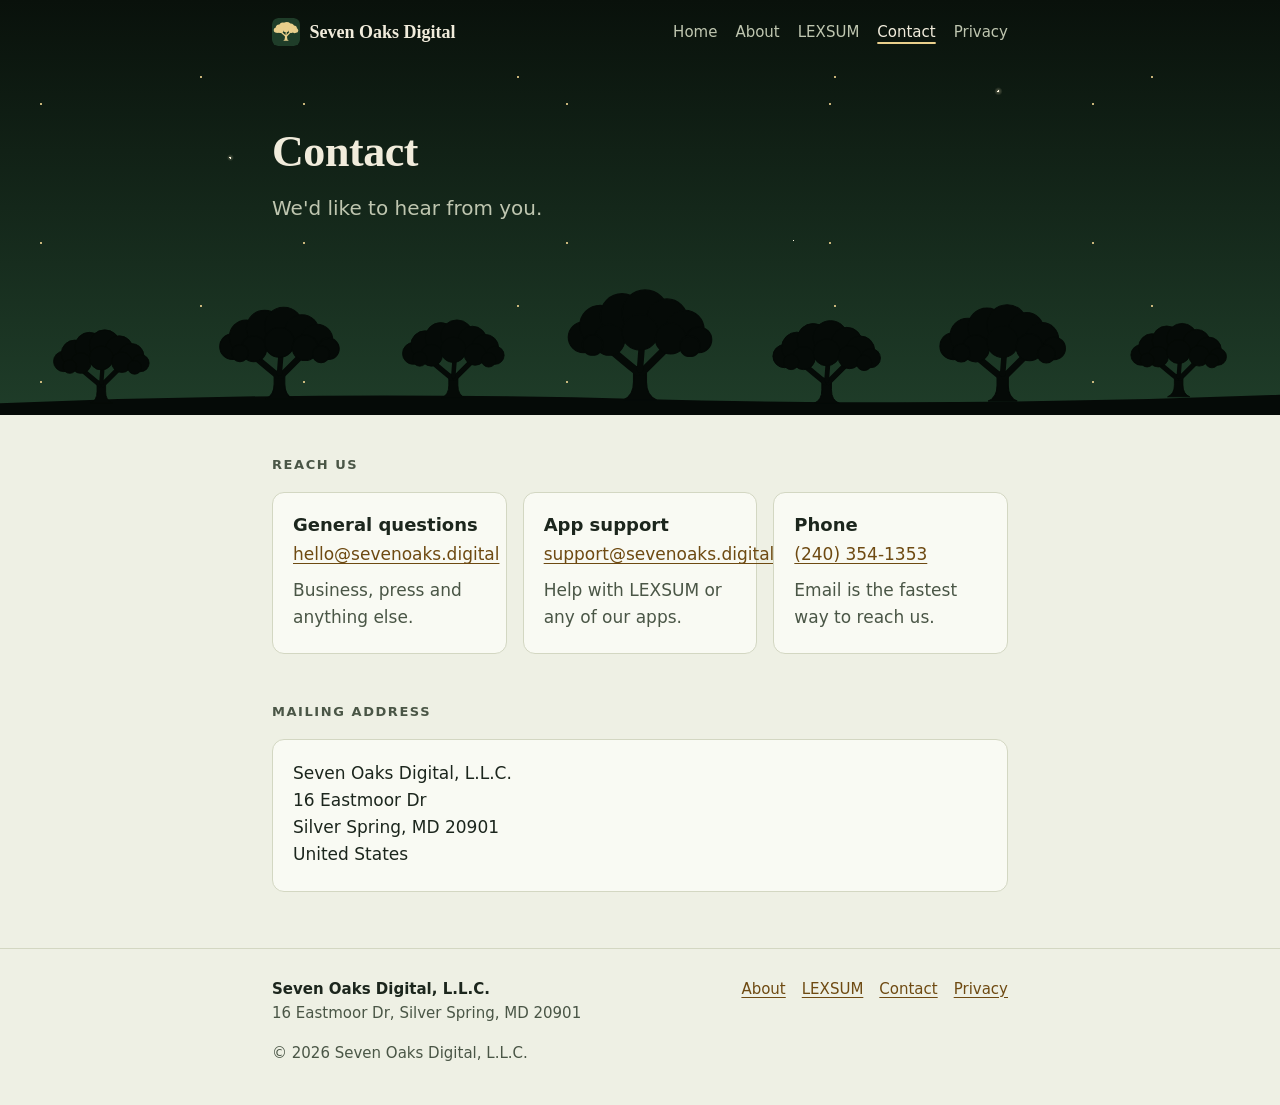
==== contact/index.html @ 40029e33 "Expand the site to five pages for Apple's review Apple turned down the developer enrollment because " ====
<!doctype html>
<html lang="en">
<head>
  <meta charset="utf-8">
  <meta name="viewport" content="width=device-width, initial-scale=1">
  <title>Contact · Seven Oaks Digital</title>
  <meta name="description" content="Contact Seven Oaks Digital, L.L.C. in Silver Spring, Maryland: email, phone and mailing address.">
  <meta name="color-scheme" content="light dark">
  <meta name="theme-color" content="#09110b">
  <link rel="icon" href="/favicon.svg" type="image/svg+xml">
  <link rel="canonical" href="https://sevenoaks.digital/contact/">
  <link rel="stylesheet" href="/site.css">
</head>
<body>
  <a class="skip" href="#main">Skip to content</a>

  <header class="sky">
    <div class="wrap topbar">
      <a class="brand" href="/"><img src="/favicon.svg" width="28" height="28" alt="">Seven Oaks Digital</a>
      <nav class="site-nav" aria-label="Main">
        <a href="/">Home</a>
        <a href="/about/">About</a>
        <a href="/lexsum/">LEXSUM</a>
        <a href="/contact/" aria-current="page">Contact</a>
        <a href="/privacy/">Privacy</a>
      </nav>
    </div>
    <div class="wrap sky-inner">
      <h1 class="page-title">Contact</h1>
      <p class="tagline">We'd like to hear from you.</p>
    </div>
    <img class="treeline" src="/treeline.svg" width="1200" height="150" alt="">
  </header>

  <main id="main" class="wrap">
    <section aria-labelledby="reach-us">
      <h2 id="reach-us">Reach us</h2>
      <ul class="grid">
        <li class="card">
          <h3>General questions</h3>
          <p><a href="mailto:hello@sevenoaks.digital">hello@sevenoaks.digital</a></p>
          <p>Business, press and anything else.</p>
        </li>
        <li class="card">
          <h3>App support</h3>
          <p><a href="mailto:support@sevenoaks.digital">support@sevenoaks.digital</a></p>
          <p>Help with LEXSUM or any of our apps.</p>
        </li>
        <li class="card">
          <h3>Phone</h3>
          <p><a href="tel:+12403541353">(240) 354-1353</a></p>
          <p>Email is the fastest way to reach us.</p>
        </li>
      </ul>
    </section>

    <section aria-labelledby="mail">
      <h2 id="mail">Mailing address</h2>
      <div class="card">
        <address>
          Seven Oaks Digital, L.L.C.<br>
          16 Eastmoor Dr<br>
          Silver Spring, MD 20901<br>
          United States
        </address>
      </div>
    </section>
  </main>

  <footer>
    <div class="wrap footer-inner">
      <address class="footer-legal">
        <strong>Seven Oaks Digital, L.L.C.</strong><br>
        16 Eastmoor Dr, Silver Spring, MD 20901
      </address>
      <nav class="footer-nav" aria-label="Footer">
        <a href="/about/">About</a>
        <a href="/lexsum/">LEXSUM</a>
        <a href="/contact/">Contact</a>
        <a href="/privacy/">Privacy</a>
      </nav>
      <p class="copyright">© 2026 Seven Oaks Digital, L.L.C.</p>
    </div>
  </footer>
</body>
</html>
---- site.css ----
/* Seven Oaks Digital: shared styles for every page. No build step. */

:root {
  /* Oak palette: forest night, bark, moss and acorn gold */
  --sky-top: #09110b;
  --sky-bottom: #1f3d29;
  --sky-text: #f1ecdc;
  --sky-muted: #bfc6b0;
  --star: #e9cf8c;

  --bg: #eef0e4;
  --surface: #f9faf3;
  --border: #d3d7c2;
  --text: #1c261d;
  --muted: #4a5646;
  --link: #6e4a12;
  --button-bg: #1f3d29;
  --button-text: #f1ecdc;

}

@media (prefers-color-scheme: dark) {
  :root {
    --bg: #0f1f14;
    --surface: #162c1e;
    --border: #244730;
    --text: #ebe9dd;
    --muted: #b0b8a3;
    --link: #e3c47c;
    --button-bg: #e3c47c;
    --button-text: #0f1f14;
  }
}

*, *::before, *::after { box-sizing: border-box; }

html { -webkit-text-size-adjust: 100%; }

body {
  margin: 0;
  background: var(--bg);
  color: var(--text);
  font-family: ui-sans-serif, system-ui, -apple-system, "Segoe UI", Roboto, "Helvetica Neue", Arial, sans-serif;
  font-size: 1.0625rem;
  line-height: 1.6;
}

.wrap {
  max-width: 48rem;
  margin: 0 auto;
  padding: 0 16px;
}

.skip {
  position: absolute;
  left: 16px;
  top: -3rem;
  z-index: 10;
  padding: 0.5rem 0.75rem;
  border-radius: 6px;
  background: var(--sky-text);
  color: var(--sky-top);
  font-weight: 600;
}
.skip:focus { top: 0.75rem; }

/* ---------- Night-sky header ---------- */
.sky {
  position: relative;
  color: var(--sky-text);
  background: linear-gradient(180deg, var(--sky-top) 0%, var(--sky-bottom) 100%);
  overflow: hidden;
}

.sky::before {
  content: "";
  position: absolute;
  inset: 0;
  pointer-events: none;
  opacity: 0.85;
  background-image:
    radial-gradient(1px 1px at 12px 18px, var(--star) 50%, transparent 51%),
    radial-gradient(1px 1px at 83px 61px, var(--star) 50%, transparent 51%),
    radial-gradient(1.5px 1.5px at 41px 104px, var(--star) 50%, transparent 51%),
    radial-gradient(1px 1px at 137px 33px, var(--star) 50%, transparent 51%),
    radial-gradient(1px 1px at 168px 121px, var(--star) 50%, transparent 51%),
    radial-gradient(1.5px 1.5px at 201px 77px, var(--star) 50%, transparent 51%);
  background-size: 223px 151px, 197px 173px, 263px 139px, 241px 211px, 281px 163px, 317px 229px;
}

.sky::after {
  /* a few brighter stars with a soft glow */
  content: "";
  position: absolute;
  inset: 0;
  pointer-events: none;
  background-image:
    radial-gradient(2px 2px at 78% 22%, #fff8e1 50%, transparent 51%),
    radial-gradient(6px 6px at 78% 22%, rgba(255, 240, 200, 0.35), transparent 70%),
    radial-gradient(2px 2px at 18% 38%, #fff8e1 50%, transparent 51%),
    radial-gradient(5px 5px at 18% 38%, rgba(255, 240, 200, 0.3), transparent 70%),
    radial-gradient(1.5px 1.5px at 62% 58%, #fff8e1 50%, transparent 51%);
}

.topbar {
  position: relative;
  z-index: 2;
  display: flex;
  flex-wrap: wrap;
  align-items: center;
  justify-content: space-between;
  gap: 0.5rem 1.5rem;
  padding-top: 1rem;
  padding-bottom: 0.5rem;
}

.brand {
  display: inline-flex;
  align-items: center;
  gap: 0.6rem;
  color: var(--sky-text);
  text-decoration: none;
  font-family: ui-serif, "Iowan Old Style", "Palatino Linotype", Palatino, Georgia, serif;
  font-weight: 600;
  font-size: 1.125rem;
}
.brand img { display: block; border-radius: 6px; }

.site-nav {
  display: flex;
  flex-wrap: wrap;
  gap: 0.25rem 1.125rem;
}

.site-nav a {
  padding: 0.25rem 0;
  color: var(--sky-muted);
  text-decoration: none;
  font-size: 0.9375rem;
  font-weight: 500;
}
.site-nav a:hover { color: var(--sky-text); }
.site-nav a[aria-current="page"] {
  color: var(--sky-text);
  text-decoration: underline;
  text-decoration-color: var(--star);
  text-decoration-thickness: 2px;
  text-underline-offset: 0.35em;
}

.sky a:focus-visible {
  outline: 2px solid var(--star);
  outline-offset: 3px;
  border-radius: 3px;
}

.sky-inner {
  position: relative;
  z-index: 1;
  padding-top: clamp(2rem, 7vw, 4.5rem);
  padding-bottom: clamp(1.25rem, 3vw, 2rem);
}

.wordmark,
.page-title {
  margin: 0;
  font-family: ui-serif, "Iowan Old Style", "Palatino Linotype", Palatino, Georgia, serif;
  font-weight: 600;
  line-height: 1.1;
  letter-spacing: -0.01em;
}
.wordmark { font-size: clamp(2.25rem, 8vw, 3.5rem); }
.page-title { font-size: clamp(2rem, 6vw, 2.75rem); }

.tagline {
  margin: 1rem 0 0;
  max-width: 36rem;
  font-size: clamp(1.0625rem, 2.6vw, 1.25rem);
  color: var(--sky-muted);
}

.treeline {
  position: relative;
  z-index: 1;
  display: block;
  width: 100%;
  height: auto;
  margin-bottom: -1px;
}

/* ---------- Main content ---------- */
main.wrap { padding-top: 2.5rem; padding-bottom: 3.5rem; }

section + section { margin-top: 3rem; }

h2 {
  margin: 0 0 1rem;
  font-size: 0.8125rem;
  font-weight: 600;
  letter-spacing: 0.12em;
  text-transform: uppercase;
  color: var(--muted);
}

h3 {
  margin: 0 0 0.25rem;
  font-size: 1.125rem;
  line-height: 1.35;
}

p { margin: 0; }
p + p { margin-top: 0.875rem; }

.lead { font-size: 1.1875rem; }

.muted { color: var(--muted); }

a {
  color: var(--link);
  text-underline-offset: 0.18em;
}
a:hover { text-decoration-thickness: 2px; }
a:focus-visible {
  outline: 2px solid var(--link);
  outline-offset: 3px;
  border-radius: 3px;
}

ul.plain { margin: 0; padding: 0; list-style: none; }

.grid {
  display: grid;
  gap: 1rem;
  grid-template-columns: repeat(auto-fit, minmax(13.5rem, 1fr));
  margin: 0;
  padding: 0;
  list-style: none;
}

.card {
  background: var(--surface);
  border: 1px solid var(--border);
  border-radius: 12px;
  padding: 1.25rem 1.25rem 1.375rem;
}
.card p { color: var(--muted); }
.card p + p { margin-top: 0.5rem; }

.product-name { letter-spacing: 0.08em; }

.actions {
  display: flex;
  flex-wrap: wrap;
  gap: 0.75rem 1.25rem;
  align-items: center;
  margin-top: 1.25rem;
}

.button {
  display: inline-block;
  padding: 0.6rem 1.1rem;
  border-radius: 999px;
  background: var(--button-bg);
  color: var(--button-text);
  font-weight: 600;
  text-decoration: none;
}
.button:hover { text-decoration: underline; }

.status {
  display: flex;
  flex-wrap: wrap;
  gap: 0.5rem;
  margin: 1rem 0 0;
  padding: 0;
  list-style: none;
}
.status li {
  padding: 0.25rem 0.75rem;
  border: 1px solid var(--border);
  border-radius: 999px;
  background: var(--surface);
  font-size: 0.9375rem;
}
.status b { font-weight: 600; }

/* Company facts */
.facts {
  display: grid;
  grid-template-columns: max-content 1fr;
  gap: 0.5rem 1.5rem;
  margin: 0;
}
.facts dt { color: var(--muted); }
.facts dd { margin: 0; }
@media (max-width: 30rem) {
  .facts { grid-template-columns: 1fr; gap: 0; }
  .facts dd + dt { margin-top: 0.75rem; }
}

address { font-style: normal; }

/* Long-form text (privacy) */
.prose h2 {
  margin: 0 0 0.5rem;
  font-size: 1.25rem;
  letter-spacing: 0;
  text-transform: none;
  color: var(--text);
}
.prose section + section { margin-top: 2.25rem; }
.prose ul { margin: 0.75rem 0 0; padding-left: 1.25rem; }
.prose li + li { margin-top: 0.375rem; }

/* Screenshot spots, until real screenshots are added */
.shots {
  display: grid;
  gap: 1rem;
  grid-template-columns: repeat(auto-fill, minmax(9.5rem, 1fr));
  max-width: 34rem;
  margin: 0;
  padding: 0;
  list-style: none;
}
.shot { margin: 0; }
.shot img,
.shot .shot-todo {
  display: block;
  width: 100%;
  aspect-ratio: 9 / 19.5;
  border-radius: 18px;
  border: 1px solid var(--border);
}
.shot .shot-todo {
  display: grid;
  place-items: center;
  padding: 1rem;
  border: 2px dashed var(--border);
  background: var(--surface);
  color: var(--muted);
  font-size: 0.875rem;
  text-align: center;
}
.shot figcaption { margin-top: 0.5rem; color: var(--muted); font-size: 0.875rem; text-align: center; }

/* ---------- Footer ---------- */
footer {
  border-top: 1px solid var(--border);
  padding: 1.75rem 0 2.5rem;
  color: var(--muted);
  font-size: 0.9375rem;
}
.footer-inner {
  display: flex;
  flex-wrap: wrap;
  justify-content: space-between;
  gap: 1rem 2rem;
}
.footer-nav {
  display: flex;
  flex-wrap: wrap;
  gap: 0.25rem 1rem;
  align-content: flex-start;
}
.footer-legal strong { color: var(--text); font-weight: 600; }
.copyright { width: 100%; }
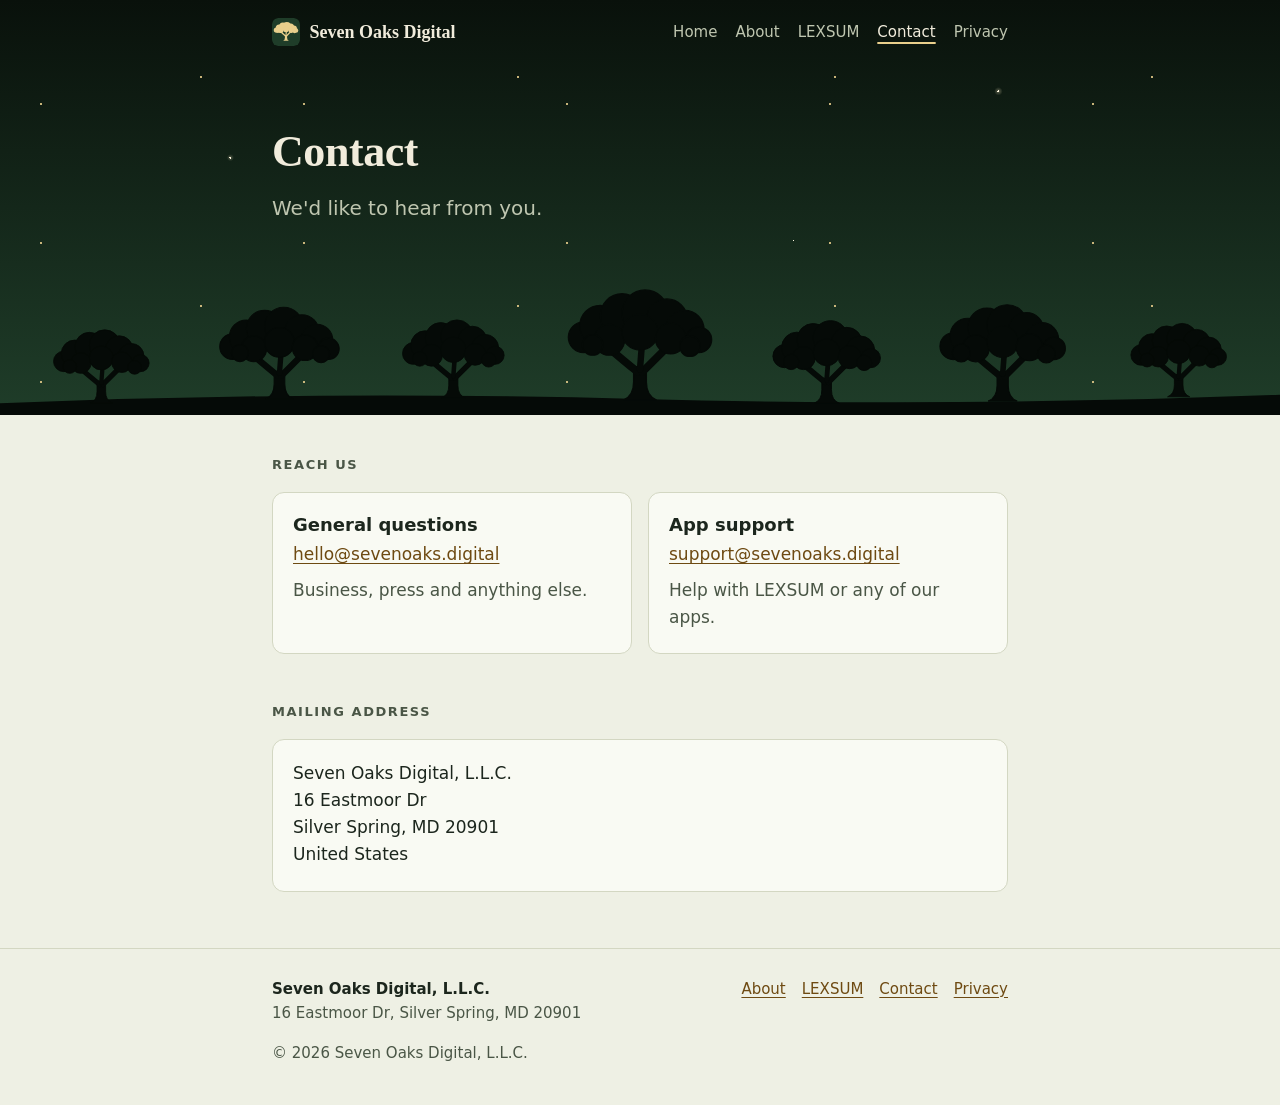
==== commit f28a4177: "Remove the phone number from the Contact page The only number on record is a personal phone, and the" ====
--- a/contact/index.html
+++ b/contact/index.html
@@ -4,7 +4,7 @@
   <meta charset="utf-8">
   <meta name="viewport" content="width=device-width, initial-scale=1">
   <title>Contact · Seven Oaks Digital</title>
-  <meta name="description" content="Contact Seven Oaks Digital, L.L.C. in Silver Spring, Maryland: email, phone and mailing address.">
+  <meta name="description" content="Contact Seven Oaks Digital, L.L.C. in Silver Spring, Maryland: email and mailing address.">
   <meta name="color-scheme" content="light dark">
   <meta name="theme-color" content="#09110b">
   <link rel="icon" href="/favicon.svg" type="image/svg+xml">
@@ -46,11 +46,6 @@
           <p><a href="mailto:support@sevenoaks.digital">support@sevenoaks.digital</a></p>
           <p>Help with LEXSUM or any of our apps.</p>
         </li>
-        <li class="card">
-          <h3>Phone</h3>
-          <p><a href="tel:+12403541353">(240) 354-1353</a></p>
-          <p>Email is the fastest way to reach us.</p>
-        </li>
       </ul>
     </section>
 
--- a/site.css
+++ b/site.css
@@ -312,37 +312,6 @@
 .prose ul { margin: 0.75rem 0 0; padding-left: 1.25rem; }
 .prose li + li { margin-top: 0.375rem; }
 
-/* Screenshot spots, until real screenshots are added */
-.shots {
-  display: grid;
-  gap: 1rem;
-  grid-template-columns: repeat(auto-fill, minmax(9.5rem, 1fr));
-  max-width: 34rem;
-  margin: 0;
-  padding: 0;
-  list-style: none;
-}
-.shot { margin: 0; }
-.shot img,
-.shot .shot-todo {
-  display: block;
-  width: 100%;
-  aspect-ratio: 9 / 19.5;
-  border-radius: 18px;
-  border: 1px solid var(--border);
-}
-.shot .shot-todo {
-  display: grid;
-  place-items: center;
-  padding: 1rem;
-  border: 2px dashed var(--border);
-  background: var(--surface);
-  color: var(--muted);
-  font-size: 0.875rem;
-  text-align: center;
-}
-.shot figcaption { margin-top: 0.5rem; color: var(--muted); font-size: 0.875rem; text-align: center; }
-
 /* ---------- Footer ---------- */
 footer {
   border-top: 1px solid var(--border);
